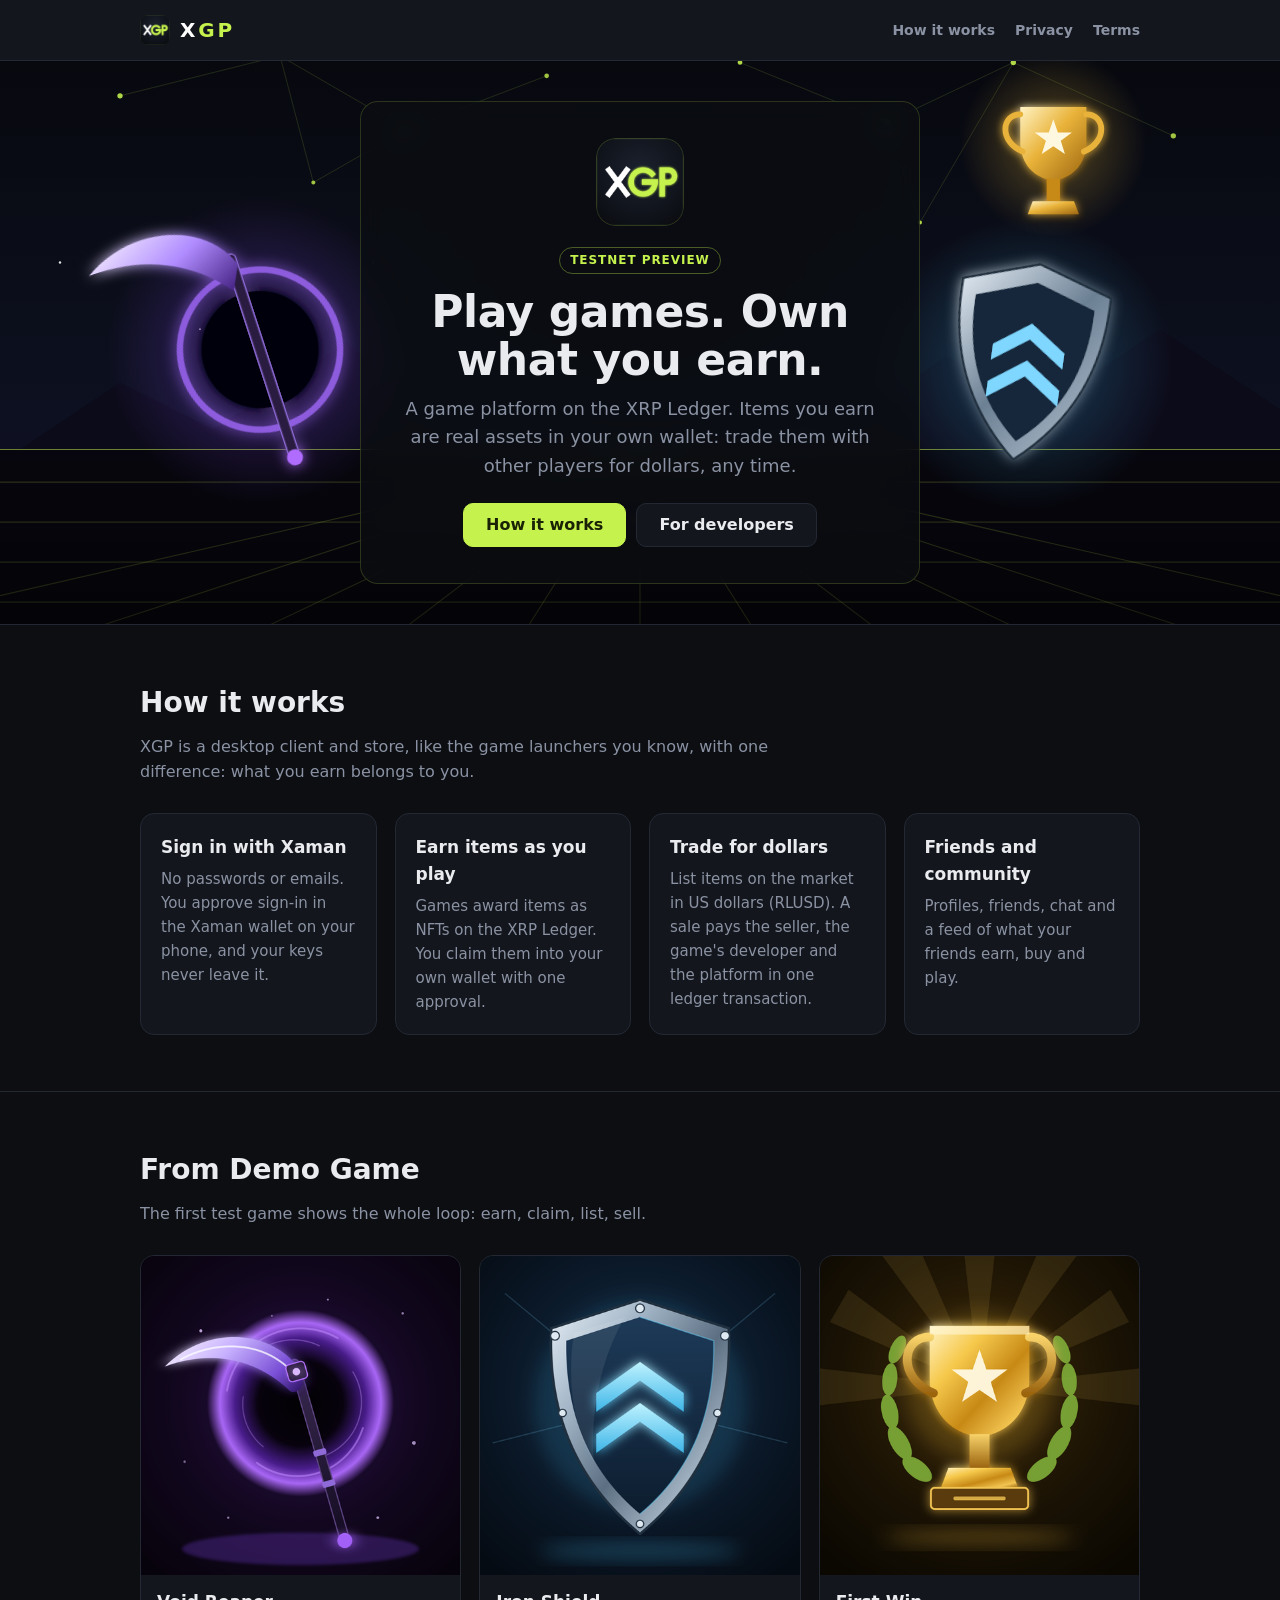
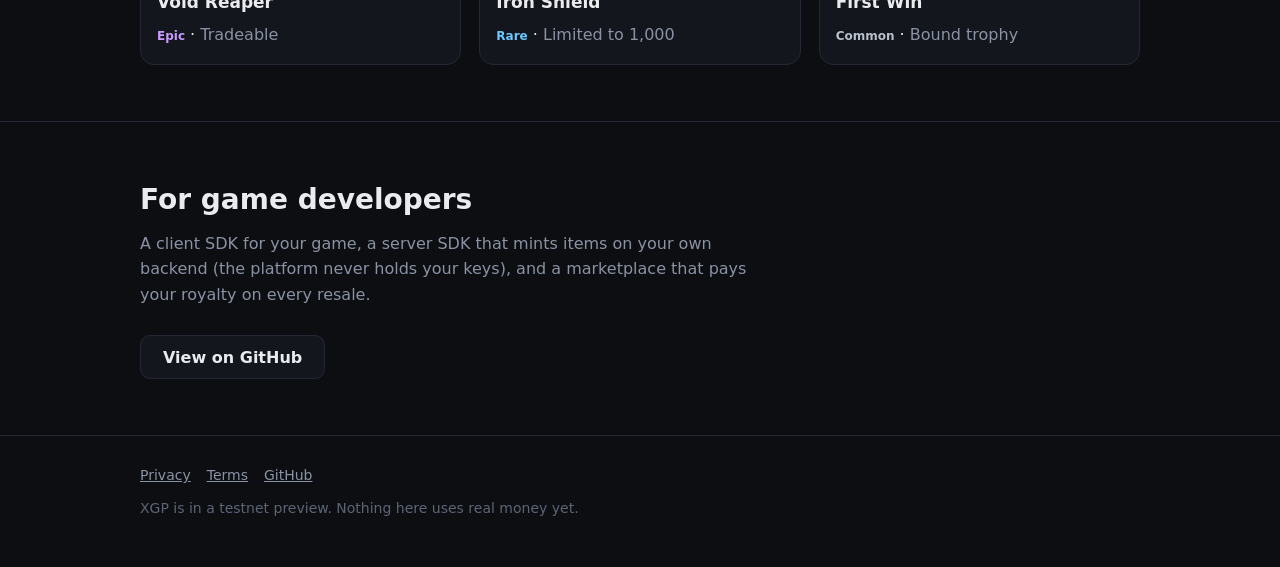
==== index.html @ f4c141ed "XGP homepage" ====
<!doctype html>
<html lang="en">
<head>
  <meta charset="utf-8" />
  <meta name="viewport" content="width=device-width, initial-scale=1" />
  <link rel="icon" type="image/svg+xml" href="assets/favicon.svg" />
  <link rel="stylesheet" href="assets/site.css" />
  <title>XGP — Games where your items are yours</title>
  <meta name="description" content="XGP is a game platform on the XRP Ledger: earn items as you play, trade them with other players for dollars, and keep them in your own wallet." />
  <meta property="og:title" content="XGP — Games where your items are yours" />
  <meta property="og:description" content="Earn items as you play, trade them for dollars, keep them in your own wallet." />
  <meta property="og:image" content="assets/logo.png" />
</head>
<body>
<header class="bar"><div class="wrap">
  <a class="mark" href="./"><img src="assets/logo.png" alt="" /><b>X<span>GP</span></b></a>
  <nav><a href="./#how">How it works</a><a href="privacy.html">Privacy</a><a href="terms.html">Terms</a></nav>
</div></header>
<div class="hero">
  <img class="bg" src="assets/hero.svg" alt="" />
  <div class="card">
    <img class="logo" src="assets/logo.png" alt="XGP logo" />
    <div style="margin-top:12px"><span class="tag">Testnet preview</span></div>
    <h1>Play games. Own what you earn.</h1>
    <p>A game platform on the XRP Ledger. Items you earn are real assets in your own wallet: trade them with other players for dollars, any time.</p>
    <a class="btn primary" href="#how">How it works</a><a class="btn" href="https://github.com/mrulewicz66/XGP">For developers</a>
  </div>
</div>

<section id="how"><div class="wrap">
  <h2>How it works</h2>
  <p class="lead">XGP is a desktop client and store, like the game launchers you know, with one difference: what you earn belongs to you.</p>
  <div class="grid">
    <div class="box"><h3>Sign in with Xaman</h3><p>No passwords or emails. You approve sign-in in the Xaman wallet on your phone, and your keys never leave it.</p></div>
    <div class="box"><h3>Earn items as you play</h3><p>Games award items as NFTs on the XRP Ledger. You claim them into your own wallet with one approval.</p></div>
    <div class="box"><h3>Trade for dollars</h3><p>List items on the market in US dollars (RLUSD). A sale pays the seller, the game's developer and the platform in one ledger transaction.</p></div>
    <div class="box"><h3>Friends and community</h3><p>Profiles, friends, chat and a feed of what your friends earn, buy and play.</p></div>
  </div>
</div></section>

<section><div class="wrap">
  <h2>From Demo Game</h2>
  <p class="lead">The first test game shows the whole loop: earn, claim, list, sell.</p>
  <div class="grid items">
    <div class="box"><img src="assets/void-reaper.png" alt="Void Reaper: a glowing purple scythe over a portal" /><div class="body"><h3>Void Reaper</h3><span class="rar epic">Epic</span> · <span style="color:var(--muted)">Tradeable</span></div></div>
    <div class="box"><img src="assets/iron-shield.png" alt="Iron Shield: a steel shield with a blue chevron crest" /><div class="body"><h3>Iron Shield</h3><span class="rar rare">Rare</span> · <span style="color:var(--muted)">Limited to 1,000</span></div></div>
    <div class="box"><img src="assets/first-win.png" alt="First Win: a gold trophy with laurels" /><div class="body"><h3>First Win</h3><span class="rar common">Common</span> · <span style="color:var(--muted)">Bound trophy</span></div></div>
  </div>
</div></section>

<section><div class="wrap">
  <h2>For game developers</h2>
  <p class="lead">A client SDK for your game, a server SDK that mints items on your own backend (the platform never holds your keys), and a marketplace that pays your royalty on every resale.</p>
  <a class="btn" href="https://github.com/mrulewicz66/XGP">View on GitHub</a>
</div></section>
<footer><div class="wrap">
  <a href="privacy.html">Privacy</a><a href="terms.html">Terms</a><a href="https://github.com/mrulewicz66/XGP">GitHub</a>
  <div style="margin-top:10px">XGP is in a testnet preview. Nothing here uses real money yet.</div>
</div></footer>
</body>
</html>
---- assets/site.css ----
:root {
  --bg: #0c0e12; --panel: #13161c; --line: #232833; --text: #e9ebef; --muted: #8a92a3; --faint: #5d6575; --accent: #c6f24e; --ink: #1a2205;
  color-scheme: dark;
}
* { box-sizing: border-box; }
html, body { margin: 0; background: var(--bg); color: var(--text); font: 16px/1.6 system-ui, -apple-system, 'Segoe UI', sans-serif; -webkit-font-smoothing: antialiased; }
a { color: var(--accent); }
.wrap { max-width: 1040px; margin: 0 auto; padding: 0 20px; }
header.bar { border-bottom: 1px solid var(--line); background: var(--panel); }
header.bar .wrap { display: flex; align-items: center; justify-content: space-between; height: 60px; }
.mark { font-weight: 800; letter-spacing: 0.14em; font-size: 20px; color: #fff; text-decoration: none; display: flex; align-items: center; gap: 10px; }
.mark img { width: 30px; height: 30px; border-radius: 8px; }
.mark b { font-weight: 800; }
.mark span { color: var(--accent); }
nav a { color: var(--muted); text-decoration: none; margin-left: 20px; font-weight: 600; font-size: 14px; }
nav a:hover { color: var(--text); }
.hero { position: relative; overflow: hidden; min-height: 520px; display: grid; place-items: center; text-align: center; border-bottom: 1px solid var(--line); }
.hero > img.bg { position: absolute; inset: 0; width: 100%; height: 100%; object-fit: cover; }
.hero .card { position: relative; max-width: 560px; margin: 40px 20px; padding: 36px 32px; background: rgba(12, 14, 18, 0.74); border: 1px solid rgba(198, 242, 78, 0.18); border-radius: 18px; backdrop-filter: blur(12px); }
.hero h1 { font-size: 44px; line-height: 1.1; margin: 14px 0 10px; letter-spacing: -0.01em; }
.hero p { color: var(--muted); margin: 0 0 22px; font-size: 18px; }
.hero .logo { width: 88px; height: 88px; border-radius: 20px; }
.btn { display: inline-flex; align-items: center; height: 44px; padding: 0 22px; border-radius: 10px; font-weight: 700; text-decoration: none; border: 1px solid var(--line); color: var(--text); background: var(--panel); }
.btn.primary { background: var(--accent); border-color: var(--accent); color: var(--ink); }
.btn + .btn { margin-left: 10px; }
.tag { display: inline-block; font-size: 12px; font-weight: 700; letter-spacing: 0.08em; text-transform: uppercase; color: var(--accent); border: 1px solid rgba(198, 242, 78, 0.35); border-radius: 999px; padding: 3px 10px; }
section { padding: 56px 0; border-bottom: 1px solid var(--line); }
h2 { font-size: 28px; margin: 0 0 8px; }
.lead { color: var(--muted); max-width: 640px; margin: 0 0 28px; }
.grid { display: grid; grid-template-columns: repeat(auto-fit, minmax(220px, 1fr)); gap: 18px; }
.items.grid { grid-template-columns: repeat(auto-fit, minmax(240px, 1fr)); }
.box { background: var(--panel); border: 1px solid var(--line); border-radius: 14px; padding: 20px; }
.box h3 { margin: 0 0 6px; font-size: 17px; }
.box p { margin: 0; color: var(--muted); font-size: 15px; }
.items .box { padding: 0; overflow: hidden; }
.items img { display: block; width: 100%; aspect-ratio: 1; object-fit: cover; }
.items .body { padding: 14px 16px 16px; }
.rar { font-size: 12px; font-weight: 700; }
.epic { color: #c79bff; } .rare { color: #6cc8ff; } .common { color: #b8c0cc; }
footer { padding: 28px 0 48px; color: var(--faint); font-size: 14px; }
footer a { color: var(--muted); margin-right: 16px; }
.doc { max-width: 760px; padding: 40px 20px 60px; margin: 0 auto; }
.doc h1 { font-size: 34px; margin: 0 0 6px; }
.doc h2 { font-size: 20px; margin: 32px 0 8px; }
.doc p, .doc li { color: #c9ced8; }
.doc .updated { color: var(--faint); font-size: 14px; }
.doc table { width: 100%; border-collapse: collapse; margin: 10px 0; font-size: 15px; }
.doc th, .doc td { text-align: left; padding: 8px 10px; border-bottom: 1px solid var(--line); vertical-align: top; }
.doc th { color: var(--muted); font-weight: 600; }
@media (max-width: 600px) {
  .hero h1 { font-size: 32px; }
  nav a { margin-left: 12px; }
  .btn + .btn { margin: 10px 0 0; }
}
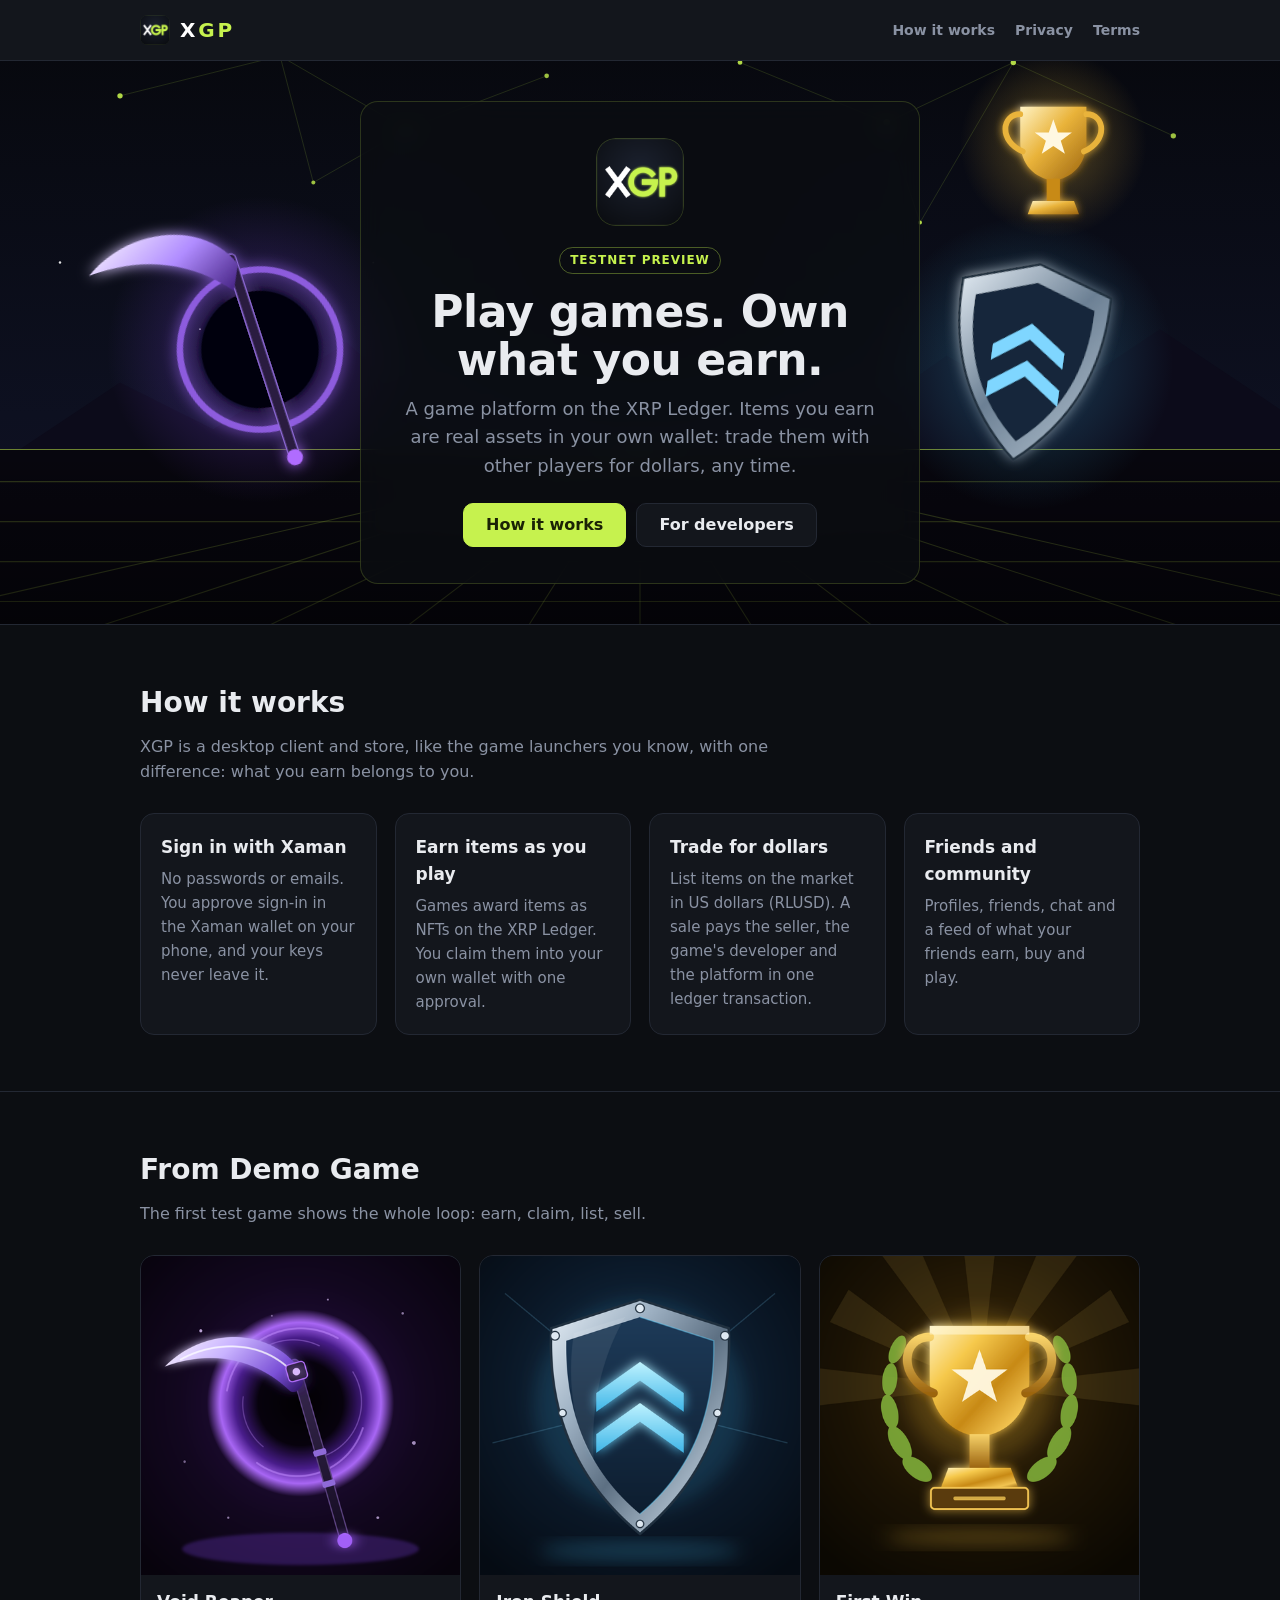
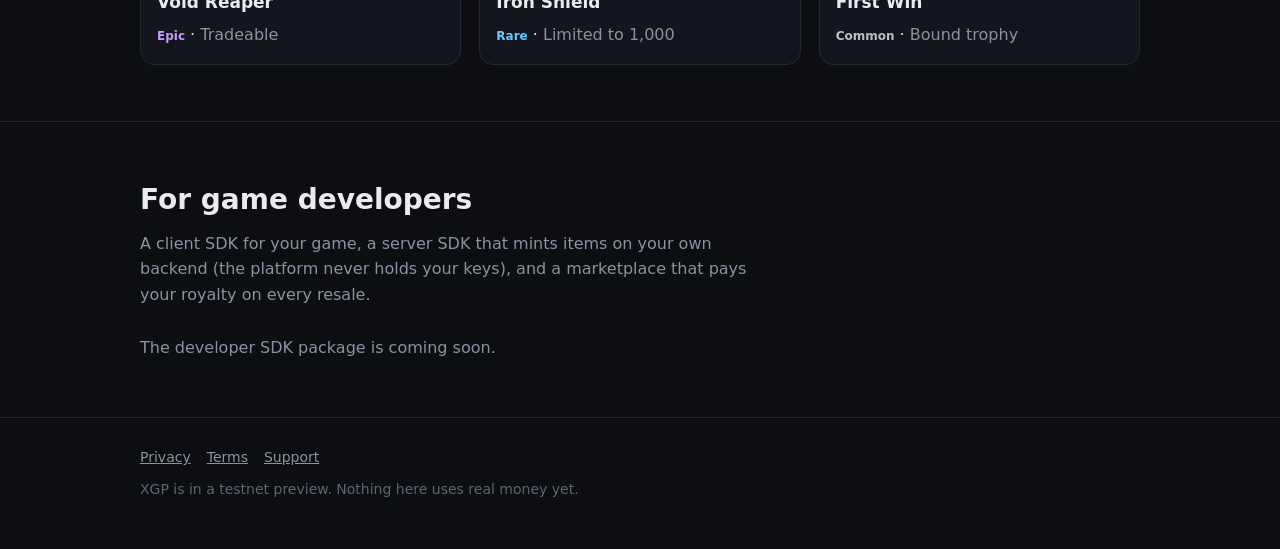
==== commit bd35543e: "Point support links to the public site" ====
--- a/index.html
+++ b/index.html
@@ -23,7 +23,7 @@
     <div style="margin-top:12px"><span class="tag">Testnet preview</span></div>
     <h1>Play games. Own what you earn.</h1>
     <p>A game platform on the XRP Ledger. Items you earn are real assets in your own wallet: trade them with other players for dollars, any time.</p>
-    <a class="btn primary" href="#how">How it works</a><a class="btn" href="https://github.com/mrulewicz66/XGP">For developers</a>
+    <a class="btn primary" href="#how">How it works</a><a class="btn" href="#developers">For developers</a>
   </div>
 </div>
 
@@ -48,13 +48,13 @@
   </div>
 </div></section>
 
-<section><div class="wrap">
+<section id="developers"><div class="wrap">
   <h2>For game developers</h2>
   <p class="lead">A client SDK for your game, a server SDK that mints items on your own backend (the platform never holds your keys), and a marketplace that pays your royalty on every resale.</p>
-  <a class="btn" href="https://github.com/mrulewicz66/XGP">View on GitHub</a>
+  <p style="color:var(--muted);margin:0">The developer SDK package is coming soon.</p>
 </div></section>
 <footer><div class="wrap">
-  <a href="privacy.html">Privacy</a><a href="terms.html">Terms</a><a href="https://github.com/mrulewicz66/XGP">GitHub</a>
+  <a href="privacy.html">Privacy</a><a href="terms.html">Terms</a><a href="https://github.com/mrulewicz66/XPG-Site/issues">Support</a>
   <div style="margin-top:10px">XGP is in a testnet preview. Nothing here uses real money yet.</div>
 </div></footer>
 </body>
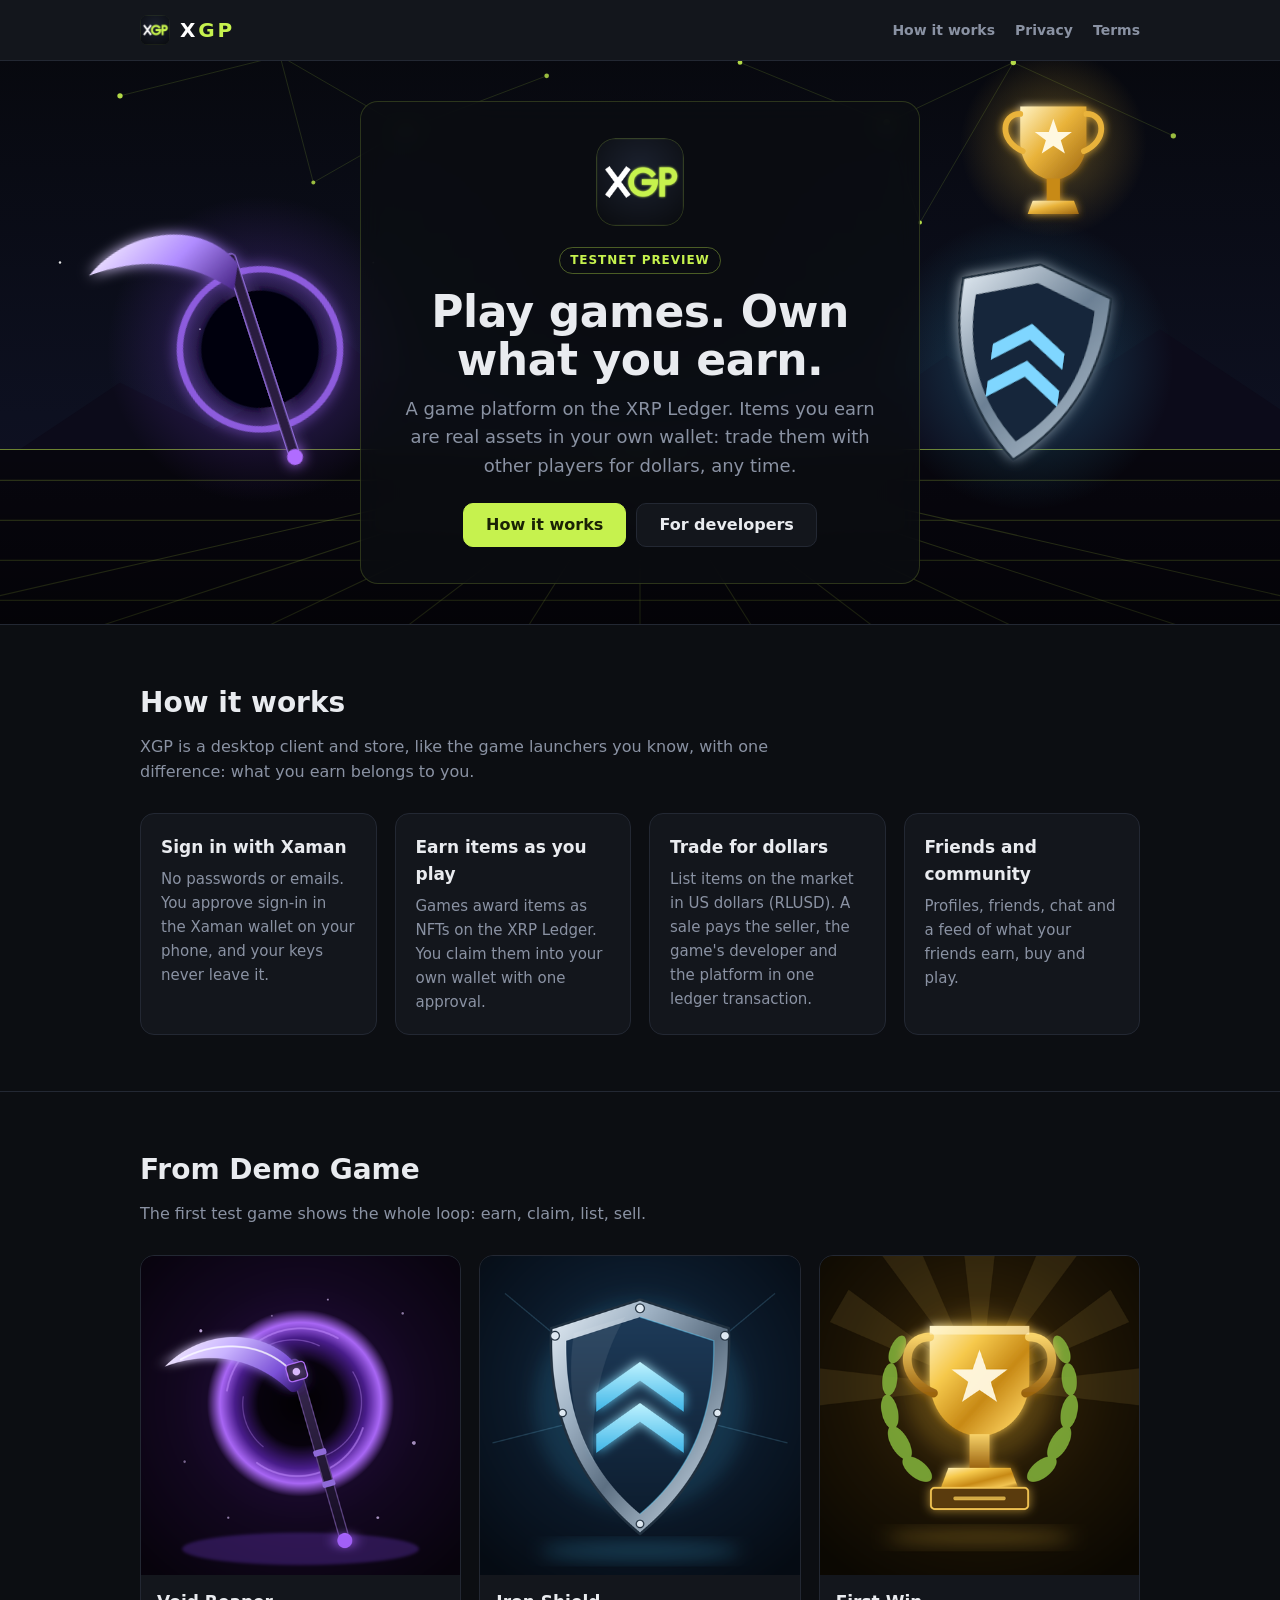
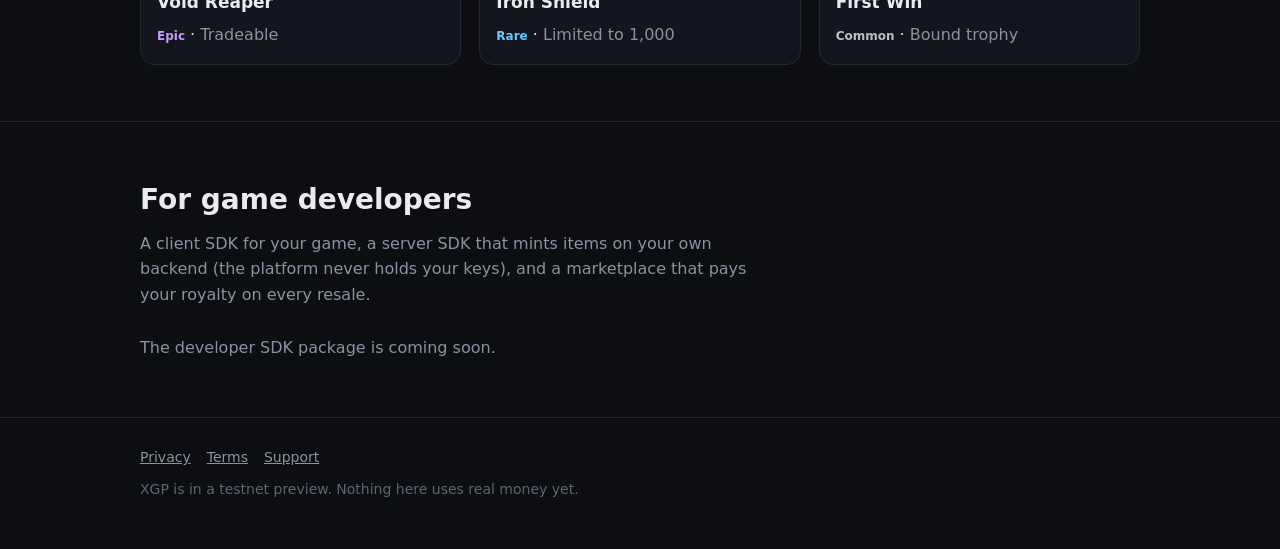
==== commit 000af4b1: "Landing page link preview" ====
--- a/index.html
+++ b/index.html
@@ -9,7 +9,14 @@
   <meta name="description" content="XGP is a game platform on the XRP Ledger: earn items as you play, trade them with other players for dollars, and keep them in your own wallet." />
   <meta property="og:title" content="XGP — Games where your items are yours" />
   <meta property="og:description" content="Earn items as you play, trade them for dollars, keep them in your own wallet." />
-  <meta property="og:image" content="assets/logo.png" />
+  <meta property="og:type" content="website" />
+  <meta property="og:url" content="https://mrulewicz66.github.io/XPG-Site/" />
+  <meta property="og:site_name" content="XGP" />
+  <meta property="og:image" content="https://mrulewicz66.github.io/XPG-Site/assets/og-image.png" />
+  <meta property="og:image:width" content="1200" />
+  <meta property="og:image:height" content="630" />
+  <meta property="og:image:alt" content="The XGP landing page: Play games. Own what you earn." />
+  <meta name="twitter:card" content="summary_large_image" />
 </head>
 <body>
 <header class="bar"><div class="wrap">
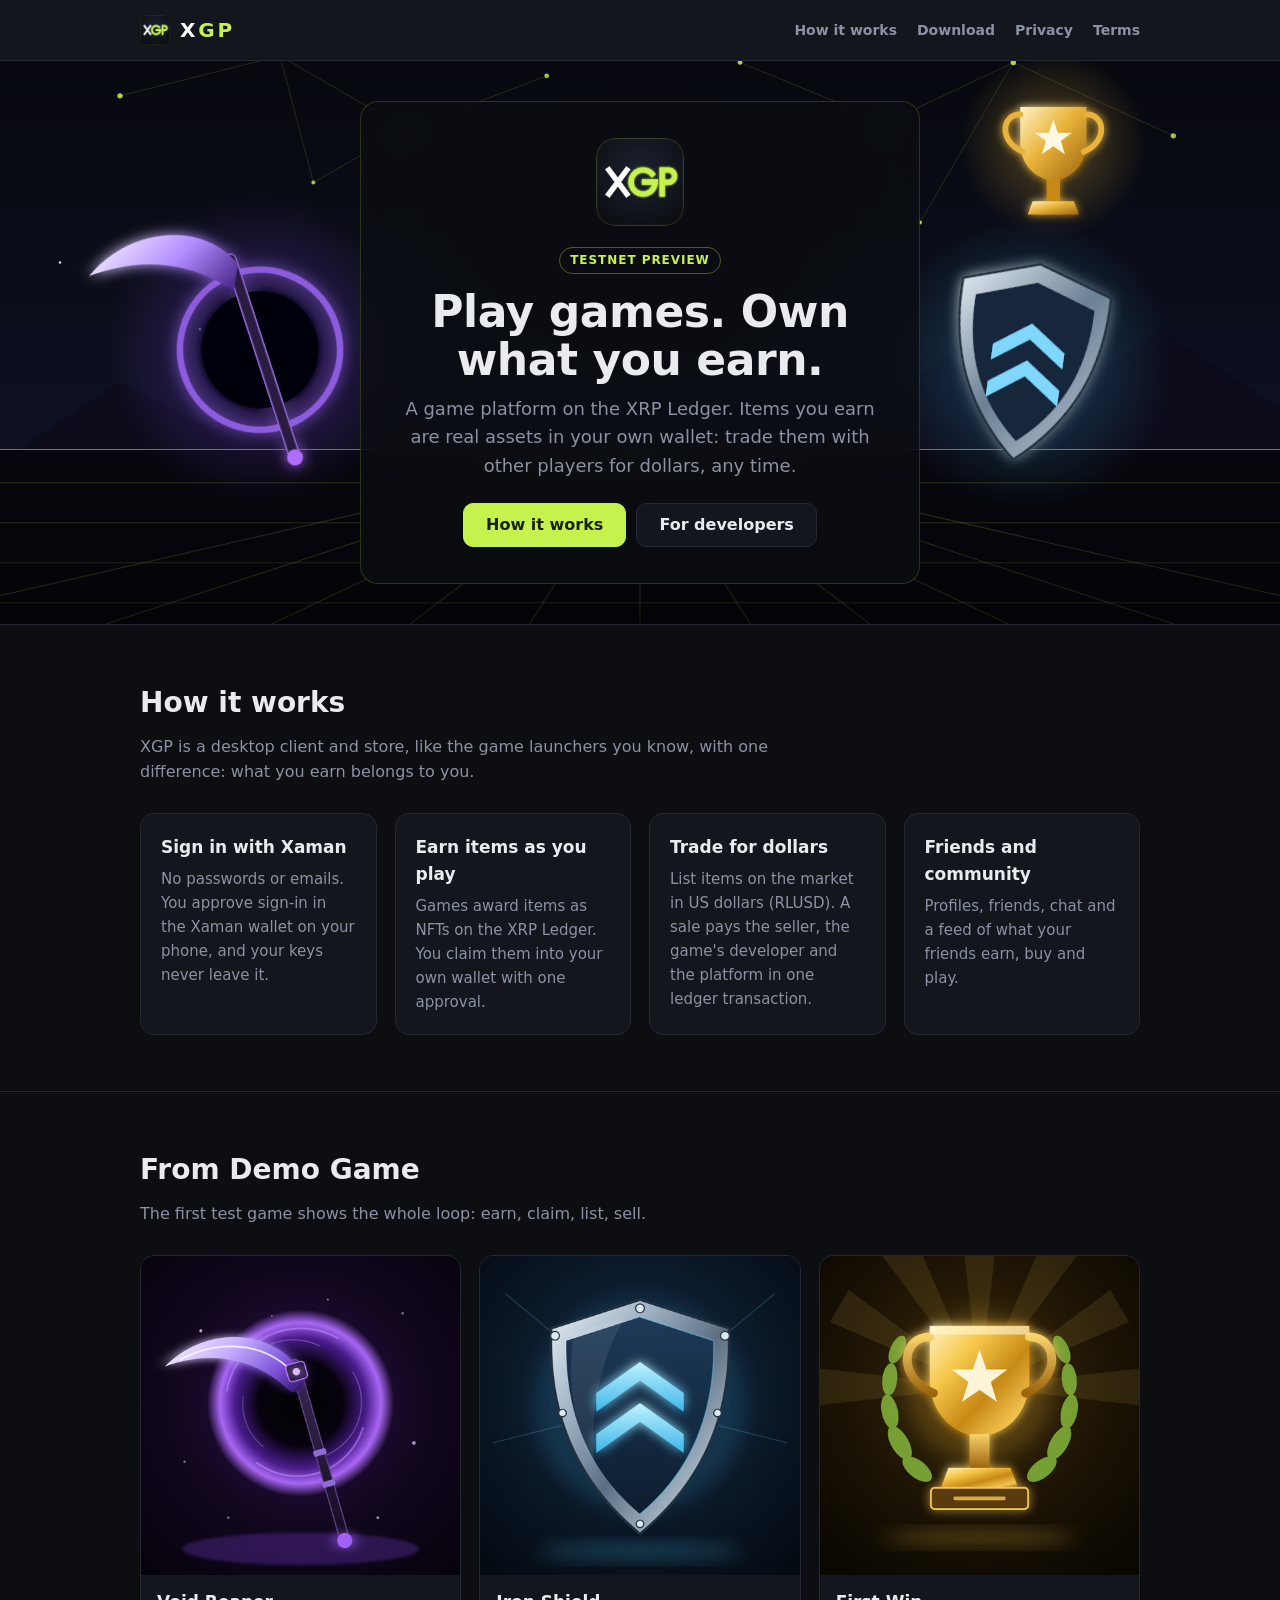
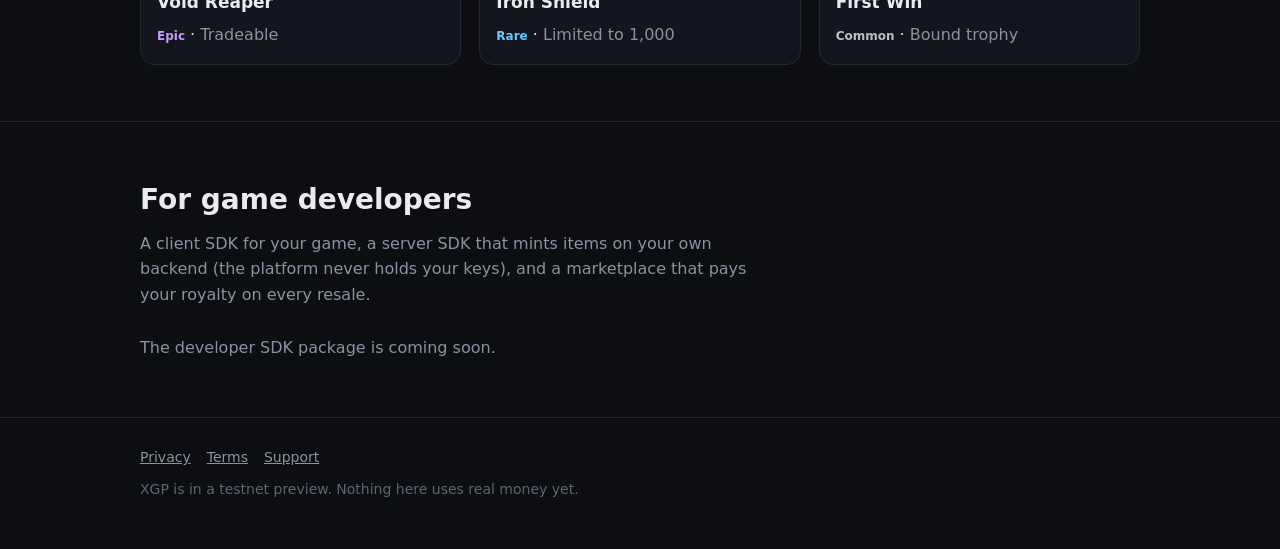
==== commit eaf84ed2: "Download page" ====
--- a/index.html
+++ b/index.html
@@ -21,7 +21,7 @@
 <body>
 <header class="bar"><div class="wrap">
   <a class="mark" href="./"><img src="assets/logo.png" alt="" /><b>X<span>GP</span></b></a>
-  <nav><a href="./#how">How it works</a><a href="privacy.html">Privacy</a><a href="terms.html">Terms</a></nav>
+  <nav><a href="./#how">How it works</a><a href="download.html">Download</a><a href="privacy.html">Privacy</a><a href="terms.html">Terms</a></nav>
 </div></header>
 <div class="hero">
   <img class="bg" src="assets/hero.svg" alt="" />
--- a/assets/site.css
+++ b/assets/site.css
@@ -12,7 +12,7 @@
 .mark img { width: 30px; height: 30px; border-radius: 8px; }
 .mark b { font-weight: 800; }
 .mark span { color: var(--accent); }
-nav a { color: var(--muted); text-decoration: none; margin-left: 20px; font-weight: 600; font-size: 14px; }
+nav a { white-space: nowrap; color: var(--muted); text-decoration: none; margin-left: 20px; font-weight: 600; font-size: 14px; }
 nav a:hover { color: var(--text); }
 .hero { position: relative; overflow: hidden; min-height: 520px; display: grid; place-items: center; text-align: center; border-bottom: 1px solid var(--line); }
 .hero > img.bg { position: absolute; inset: 0; width: 100%; height: 100%; object-fit: cover; }
@@ -49,6 +49,7 @@
 .doc th { color: var(--muted); font-weight: 600; }
 @media (max-width: 600px) {
   .hero h1 { font-size: 32px; }
-  nav a { margin-left: 12px; }
+  nav a { margin-left: 12px; white-space: nowrap; }
+  nav a[href="./#how"] { display: none; }
   .btn + .btn { margin: 10px 0 0; }
 }
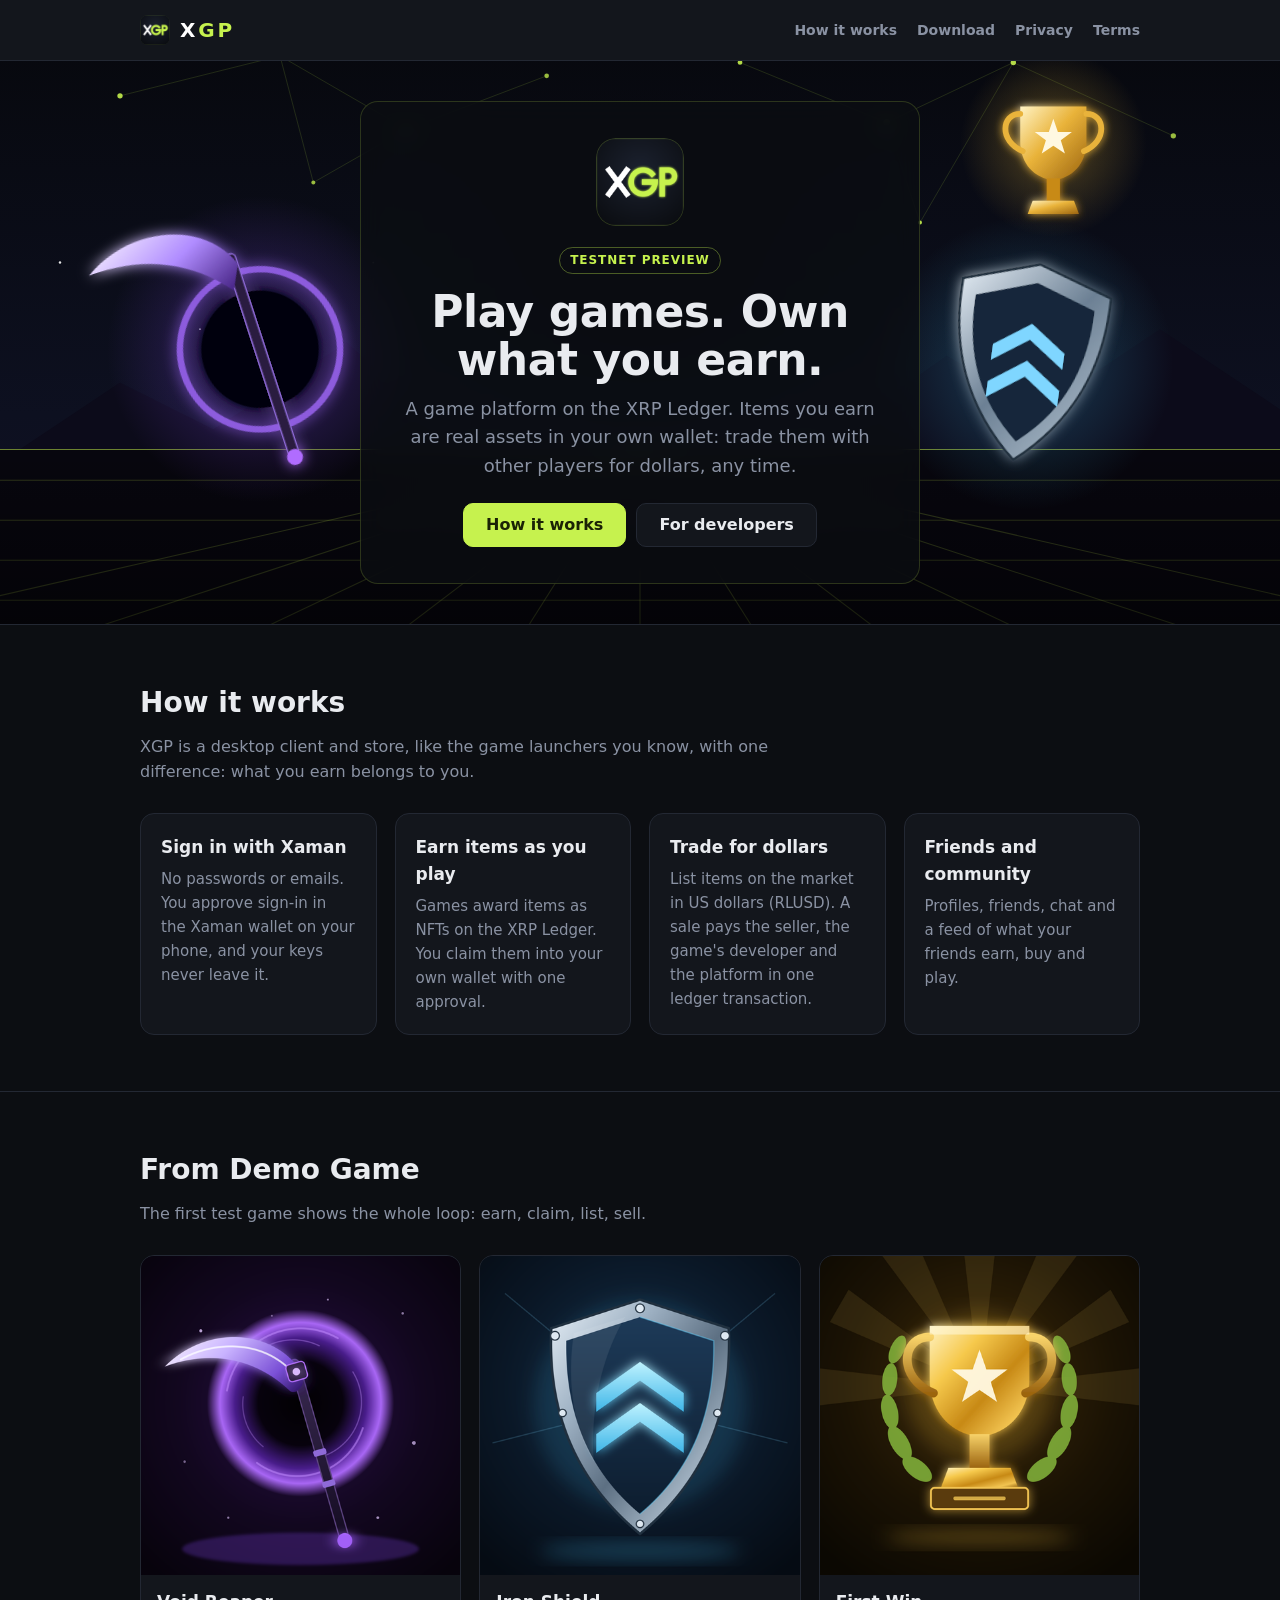
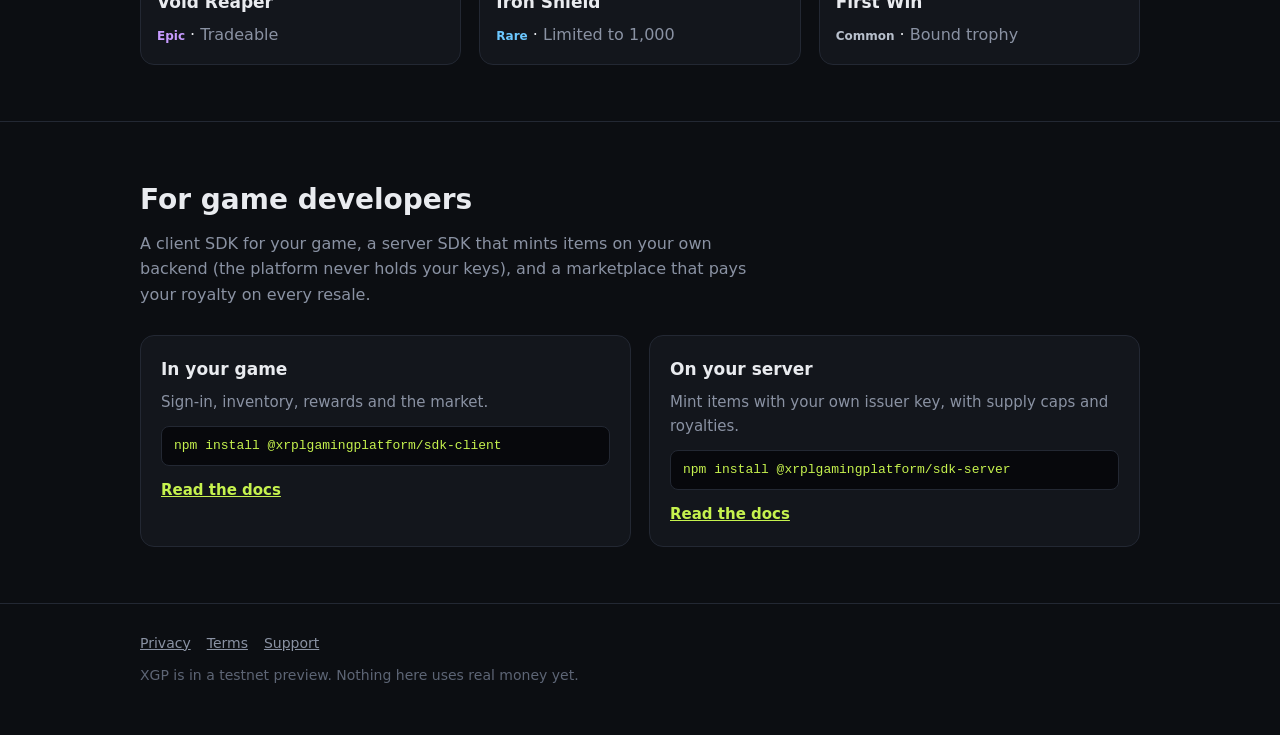
==== commit 991121d6: "SDK install commands" ====
--- a/index.html
+++ b/index.html
@@ -58,7 +58,10 @@
 <section id="developers"><div class="wrap">
   <h2>For game developers</h2>
   <p class="lead">A client SDK for your game, a server SDK that mints items on your own backend (the platform never holds your keys), and a marketplace that pays your royalty on every resale.</p>
-  <p style="color:var(--muted);margin:0">The developer SDK package is coming soon.</p>
+  <div class="grid">
+    <div class="box"><h3>In your game</h3><p>Sign-in, inventory, rewards and the market.</p><pre class="install">npm install @xrplgamingplatform/<wbr>sdk-client</pre><p><a href="https://www.npmjs.com/package/@xrplgamingplatform/sdk-client">Read the docs</a></p></div>
+    <div class="box"><h3>On your server</h3><p>Mint items with your own issuer key, with supply caps and royalties.</p><pre class="install">npm install @xrplgamingplatform/<wbr>sdk-server</pre><p><a href="https://www.npmjs.com/package/@xrplgamingplatform/sdk-server">Read the docs</a></p></div>
+  </div>
 </div></section>
 <footer><div class="wrap">
   <a href="privacy.html">Privacy</a><a href="terms.html">Terms</a><a href="https://github.com/mrulewicz66/XPG-Site/issues">Support</a>
--- a/assets/site.css
+++ b/assets/site.css
@@ -53,3 +53,6 @@
   nav a[href="./#how"] { display: none; }
   .btn + .btn { margin: 10px 0 0; }
 }
+
+.install { margin: 12px 0; padding: 10px 12px; background: #07080c; border: 1px solid var(--line); border-radius: 8px; font: 13px/1.4 ui-monospace, Consolas, monospace; color: var(--accent); white-space: pre-wrap; overflow-wrap: anywhere; }
+.box p a { color: var(--accent); font-weight: 600; }
